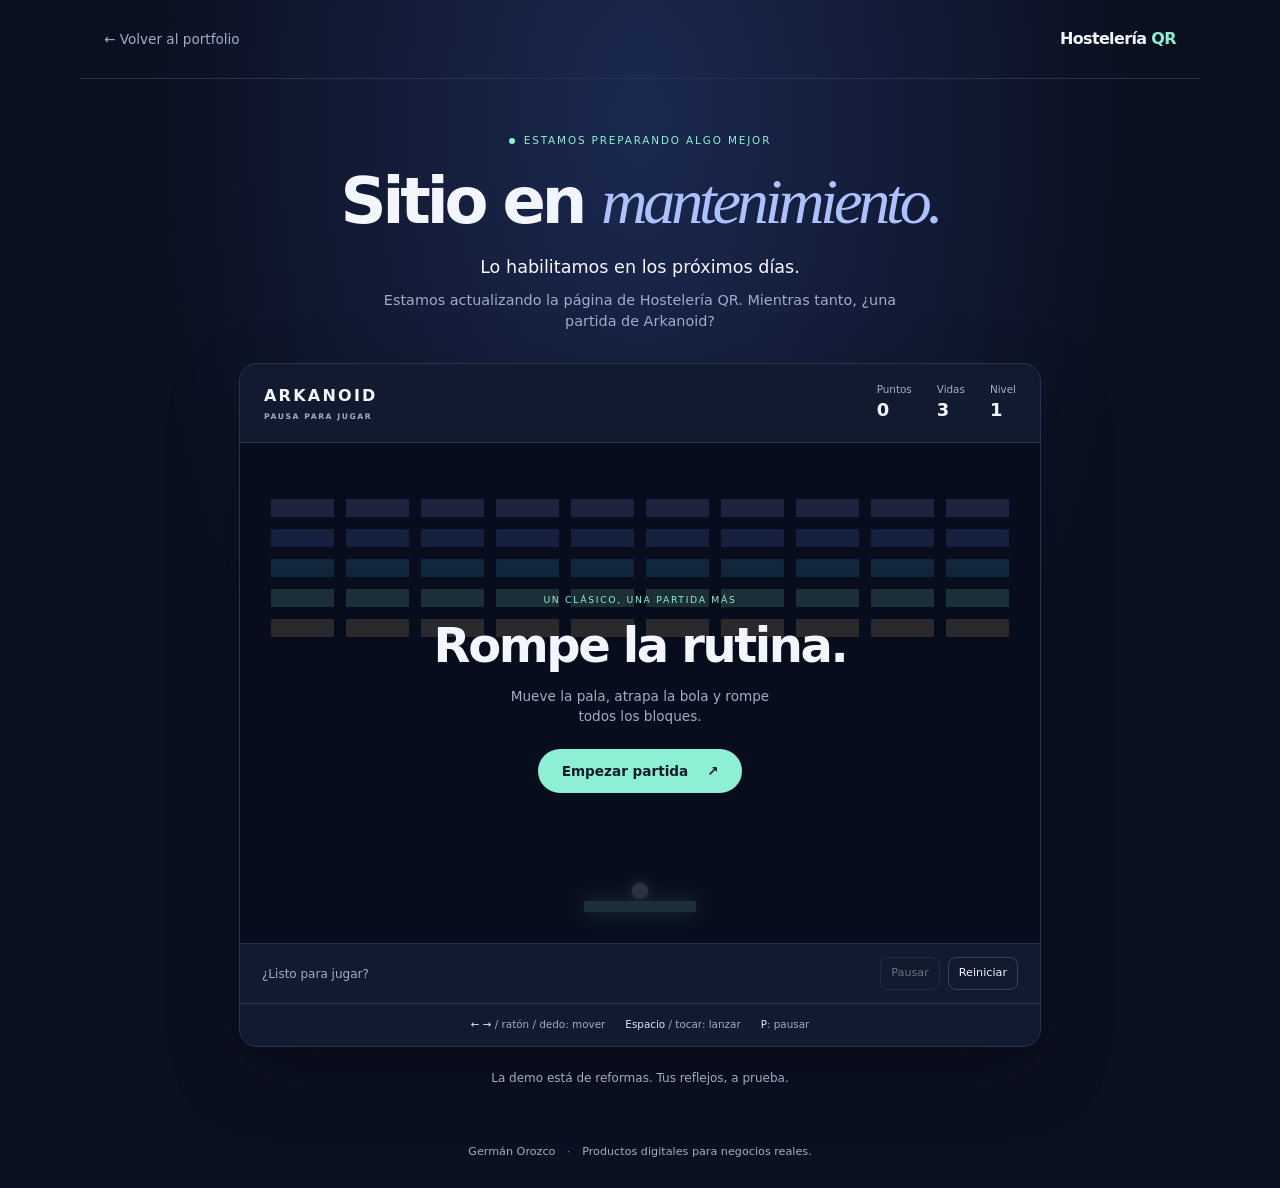
==== hosteleria-demo.html @ e048401c "Add Arkanoid game demo and styling for Hostelería QR page" ====
<!doctype html>
<html lang="es">
<head>
  <meta charset="utf-8">
  <meta name="viewport" content="width=device-width, initial-scale=1">
  <title>Sitio en mantenimiento — Hostelería QR</title>
  <meta name="description" content="Estamos actualizando Hostelería QR. Lo habilitamos en los próximos días. Mientras tanto, disfruta de una partida de Arkanoid.">
  <link rel="icon" type="image/svg+xml" href="./assets/favicon.svg">
  <link rel="stylesheet" href="./css/arkanoid.css">
  <script src="./js/arkanoid.js" defer></script>
</head>
<body>
  <header class="header"><a href="./index.html#productos" class="back">← Volver al portfolio</a><span class="brand">Hostelería <strong>QR</strong></span></header>
  <main>
    <section class="intro" aria-labelledby="title">
      <p class="eyebrow"><span></span> Estamos preparando algo mejor</p>
      <h1 id="title">Sitio en <em>mantenimiento.</em></h1>
      <p class="lead">Lo habilitamos en los próximos días.</p>
      <p class="description">Estamos actualizando la página de Hostelería QR. Mientras tanto, ¿una partida de Arkanoid?</p>
    </section>
    <section class="arcade" aria-label="Juego Arkanoid">
      <div class="scoreboard"><h2>ARKANOID<span>PAUSA PARA JUGAR</span></h2><div class="stats"><span>Puntos <strong id="score">0</strong></span><span>Vidas <strong id="lives">3</strong></span><span>Nivel <strong id="level">1</strong></span></div></div>
      <div class="board">
        <canvas id="game" width="800" height="500" tabindex="0" aria-label="Arkanoid. Mueve la pala con las flechas, el ratón o el dedo. Espacio para lanzar la bola; P para pausar." aria-describedby="instructions">Tu navegador no admite este juego. Puedes volver al portfolio con el enlace superior.</canvas>
        <div id="overlay" class="overlay"><p class="overlay-label" id="overlay-label">UN CLÁSICO, UNA PARTIDA MÁS</p><h3 id="overlay-title">Rompe la rutina.</h3><p id="overlay-copy">Mueve la pala, atrapa la bola y rompe todos los bloques.</p><button id="play" type="button">Empezar partida <span aria-hidden="true">↗</span></button></div>
      </div>
      <div class="toolbar"><p id="game-status" role="status" aria-live="polite">¿Listo para jugar?</p><div><button id="pause" type="button" disabled>Pausar</button><button id="restart" type="button">Reiniciar</button></div></div>
      <p id="instructions" class="instructions"><span><kbd>←</kbd> <kbd>→</kbd> / ratón / dedo: mover</span><span><kbd>Espacio</kbd> / tocar: lanzar</span><span><kbd>P</kbd>: pausar</span></p>
    </section>
    <noscript><p class="no-script">Activa JavaScript para jugar. Hostelería QR volverá en los próximos días.</p></noscript>
    <p class="closing">La demo está de reformas. Tus reflejos, a prueba.</p>
  </main>
  <footer>Germán Orozco <span>·</span> Productos digitales para negocios reales.</footer>
</body>
</html>
---- css/arkanoid.css ----
:root{color-scheme:dark;--bg:#0b1020;--panel:#121a30;--line:#26324e;--text:#f4f6ff;--muted:#a1adc7;--blue:#6285ff;--mint:#8df0d4}
*{box-sizing:border-box}body{margin:0;background:radial-gradient(ellipse at 50% 10%,#1b2950 0,transparent 55%),var(--bg);color:var(--text);font-family:system-ui,-apple-system,"Segoe UI",sans-serif;line-height:1.5}a{color:inherit;text-decoration:none}button{font:inherit;cursor:pointer}button:disabled{cursor:default;opacity:.4}button,a,canvas{outline-offset:5px}button:focus-visible,a:focus-visible,canvas:focus-visible{outline:2px solid var(--mint)}
.header{max-width:1120px;margin:auto;padding:27px 24px;display:flex;justify-content:space-between;align-items:center;gap:20px;border-bottom:1px solid var(--line)}.back{font-size:.85rem;color:var(--muted)}.back:hover{color:var(--text)}.brand{font-weight:650;letter-spacing:-.04em}.brand strong{color:var(--mint)}main{max-width:850px;margin:auto;padding:44px 24px 20px}.intro{text-align:center}.eyebrow{font-size:.65rem;text-transform:uppercase;letter-spacing:.18em;color:var(--mint);display:flex;align-items:center;justify-content:center;gap:9px}.eyebrow span{width:6px;height:6px;border-radius:50%;background:var(--mint)}h1{font-size:clamp(2.3rem,5.5vw,4rem);line-height:1.08;letter-spacing:-.065em;margin:18px 0}h1 em{font-family:Georgia,serif;font-weight:400;color:#adc0ff}.lead{font-size:1.1rem;margin:0 0 9px}.description{color:var(--muted);font-size:.9rem;max-width:530px;margin:0 auto 30px}.arcade{border:1px solid var(--line);border-radius:18px;background:var(--panel);overflow:hidden;box-shadow:0 24px 70px #0004}.scoreboard{padding:18px 24px;display:flex;align-items:center;justify-content:space-between;gap:20px}h2{font-size:1rem;letter-spacing:.14em;margin:0}h2 span{display:block;font-size:.48rem;letter-spacing:.2em;color:var(--muted);margin-top:3px}.stats{display:flex;gap:25px}.stats span{font-size:.65rem;color:var(--muted)}.stats strong{display:block;font-size:1.12rem;font-variant-numeric:tabular-nums;color:var(--text)}.board{position:relative;background:#080e1d;border-block:1px solid var(--line)}canvas{display:block;width:100%;height:auto;aspect-ratio:8/5;touch-action:none}.overlay{position:absolute;inset:0;display:flex;align-items:center;justify-content:center;flex-direction:column;padding:20px;background:#080e1dd9;text-align:center}.overlay[hidden]{display:none}.overlay-label{font-size:.58rem;letter-spacing:.18em;color:var(--mint);margin:0 0 12px}.overlay h3{font-size:clamp(1.7rem,5vw,3rem);letter-spacing:-.05em;line-height:1.1;margin:0}.overlay p:not(.overlay-label){font-size:.85rem;color:var(--muted);max-width:300px;margin:14px 0 22px}.overlay button{background:var(--mint);color:#101c28;border:0;border-radius:30px;padding:12px 24px;font-weight:700;font-size:.85rem}.overlay button span{margin-left:14px}.overlay button:hover{background:#b4ffe9}.toolbar{display:flex;justify-content:space-between;align-items:center;gap:12px;padding:13px 22px}.toolbar p{color:var(--muted);font-size:.75rem;margin:0}.toolbar>div{display:flex;gap:8px}.toolbar button{border:1px solid #364364;border-radius:8px;background:transparent;color:var(--text);font-size:.7rem;padding:7px 10px}.toolbar button:not(:disabled):hover{background:#243150}.instructions{border-top:1px solid var(--line);display:flex;justify-content:center;flex-wrap:wrap;gap:10px 20px;margin:0;padding:13px 16px;color:var(--muted);font-size:.65rem}kbd{font:inherit;color:#e1e7ff}.closing{text-align:center;font-size:.75rem;color:var(--muted);margin:22px 0}.no-script{text-align:center}footer{padding:15px 24px 28px;text-align:center;color:var(--muted);font-size:.7rem}footer span{margin:0 8px;color:var(--blue)}
@media(max-width:540px){.header{padding:18px}.brand{font-size:.8rem}.back{font-size:.75rem}main{padding:30px 12px 12px}.intro{padding:0 10px}.description{font-size:.8rem}.scoreboard{padding:13px 16px;gap:10px}.stats{gap:14px}h2{font-size:.8rem}.stats strong{font-size:1rem}.toolbar{padding:12px;align-items:flex-start}.toolbar p{max-width:170px;font-size:.68rem}.overlay p:not(.overlay-label){font-size:.75rem;margin:9px 0 12px}.overlay-label{margin-bottom:8px;font-size:.5rem}.overlay button{padding:9px 18px;font-size:.75rem}.instructions{gap:7px 13px;font-size:.6rem}}
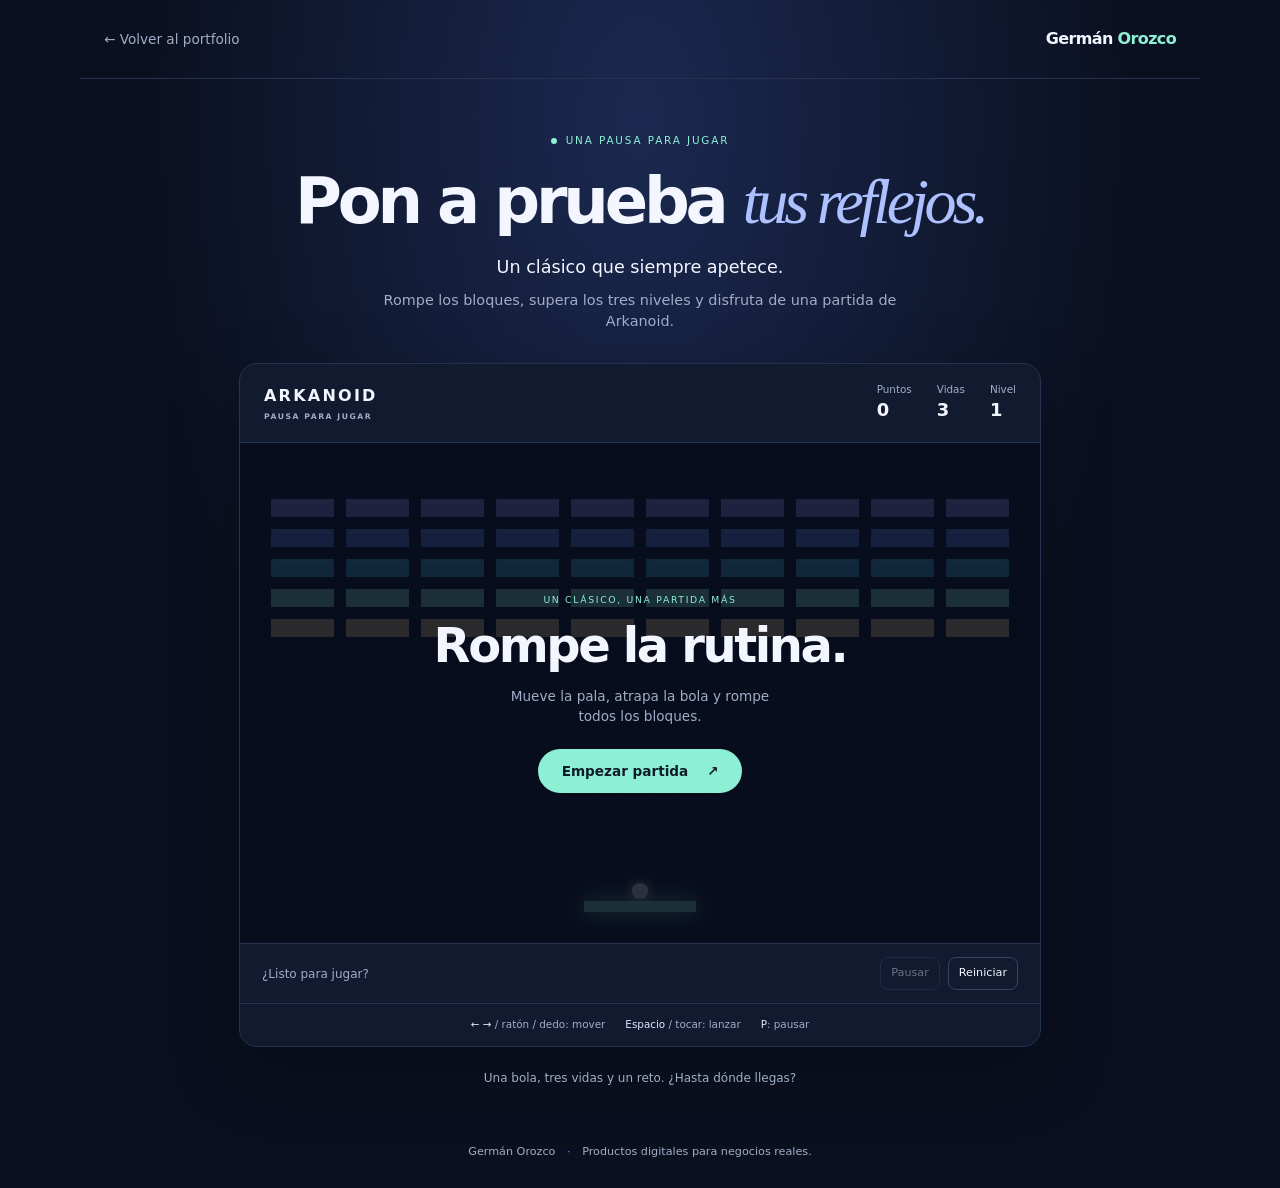
==== commit 003bac72: "Update Hostelería QR demo with new content and styling enhancements" ====
--- a/hosteleria-demo.html
+++ b/hosteleria-demo.html
@@ -3,20 +3,20 @@
 <head>
   <meta charset="utf-8">
   <meta name="viewport" content="width=device-width, initial-scale=1">
-  <title>Sitio en mantenimiento — Hostelería QR</title>
-  <meta name="description" content="Estamos actualizando Hostelería QR. Lo habilitamos en los próximos días. Mientras tanto, disfruta de una partida de Arkanoid.">
+  <title>Arkanoid — Germán Orozco</title>
+  <meta name="description" content="Una pausa para jugar: disfruta de Arkanoid con tres niveles, vidas y puntuación.">
   <link rel="icon" type="image/svg+xml" href="./assets/favicon.svg">
   <link rel="stylesheet" href="./css/arkanoid.css">
   <script src="./js/arkanoid.js" defer></script>
 </head>
 <body>
-  <header class="header"><a href="./index.html#productos" class="back">← Volver al portfolio</a><span class="brand">Hostelería <strong>QR</strong></span></header>
+  <header class="header"><a href="./index.html#productos" class="back">← Volver al portfolio</a><span class="brand">Germán <strong>Orozco</strong></span></header>
   <main>
     <section class="intro" aria-labelledby="title">
-      <p class="eyebrow"><span></span> Estamos preparando algo mejor</p>
-      <h1 id="title">Sitio en <em>mantenimiento.</em></h1>
-      <p class="lead">Lo habilitamos en los próximos días.</p>
-      <p class="description">Estamos actualizando la página de Hostelería QR. Mientras tanto, ¿una partida de Arkanoid?</p>
+      <p class="eyebrow"><span></span> Una pausa para jugar</p>
+      <h1 id="title">Pon a prueba <em>tus reflejos.</em></h1>
+      <p class="lead">Un clásico que siempre apetece.</p>
+      <p class="description">Rompe los bloques, supera los tres niveles y disfruta de una partida de Arkanoid.</p>
     </section>
     <section class="arcade" aria-label="Juego Arkanoid">
       <div class="scoreboard"><h2>ARKANOID<span>PAUSA PARA JUGAR</span></h2><div class="stats"><span>Puntos <strong id="score">0</strong></span><span>Vidas <strong id="lives">3</strong></span><span>Nivel <strong id="level">1</strong></span></div></div>
@@ -27,8 +27,8 @@
       <div class="toolbar"><p id="game-status" role="status" aria-live="polite">¿Listo para jugar?</p><div><button id="pause" type="button" disabled>Pausar</button><button id="restart" type="button">Reiniciar</button></div></div>
       <p id="instructions" class="instructions"><span><kbd>←</kbd> <kbd>→</kbd> / ratón / dedo: mover</span><span><kbd>Espacio</kbd> / tocar: lanzar</span><span><kbd>P</kbd>: pausar</span></p>
     </section>
-    <noscript><p class="no-script">Activa JavaScript para jugar. Hostelería QR volverá en los próximos días.</p></noscript>
-    <p class="closing">La demo está de reformas. Tus reflejos, a prueba.</p>
+    <noscript><p class="no-script">Activa JavaScript para jugar a Arkanoid.</p></noscript>
+    <p class="closing">Una bola, tres vidas y un reto. ¿Hasta dónde llegas?</p>
   </main>
   <footer>Germán Orozco <span>·</span> Productos digitales para negocios reales.</footer>
 </body>
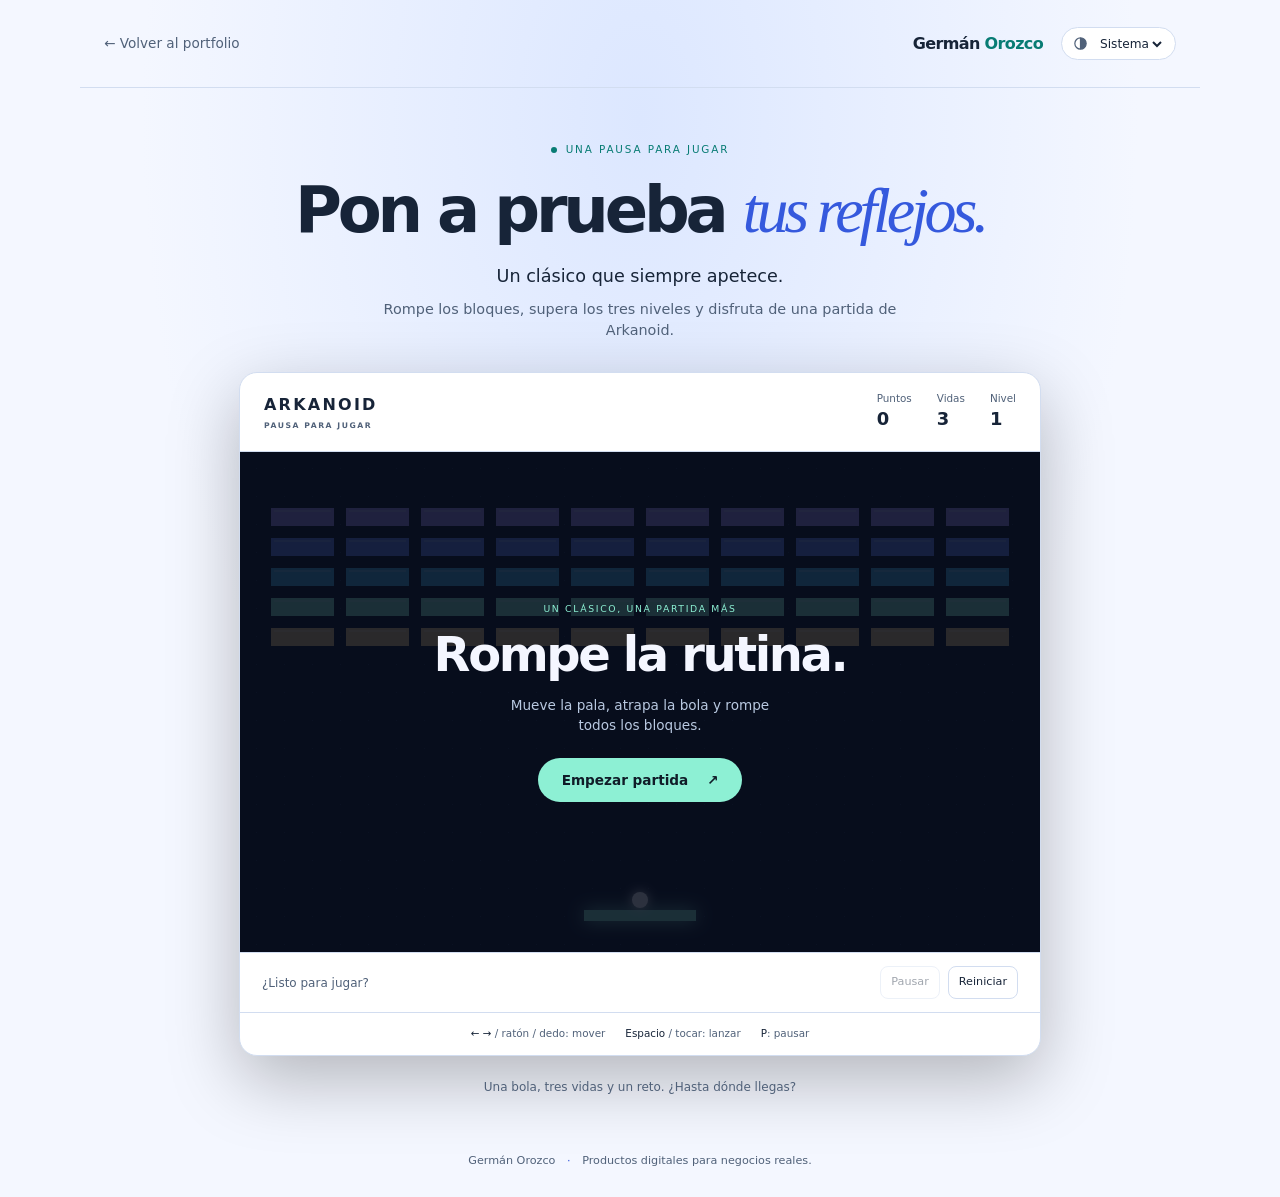
==== commit 25debcda: "feat: add visit notification service with email integration - Implemented theme switching functional" ====
--- a/hosteleria-demo.html
+++ b/hosteleria-demo.html
@@ -6,11 +6,13 @@
   <title>Arkanoid — Germán Orozco</title>
   <meta name="description" content="Una pausa para jugar: disfruta de Arkanoid con tres niveles, vidas y puntuación.">
   <link rel="icon" type="image/svg+xml" href="./assets/favicon.svg">
+  <script src="./js/theme.js?v=20261110"></script>
   <link rel="stylesheet" href="./css/arkanoid.css">
+  <link rel="stylesheet" href="./css/arkanoid-theme.css?v=20261110">
   <script src="./js/arkanoid.js" defer></script>
 </head>
 <body>
-  <header class="header"><a href="./index.html#productos" class="back">← Volver al portfolio</a><span class="brand">Germán <strong>Orozco</strong></span></header>
+  <header class="header"><a href="./index.html#productos" class="back">← Volver al portfolio</a><span class="brand">Germán <strong>Orozco</strong></span><label class="theme-control"><span class="sr-only">Tema de la página</span><svg viewBox="0 0 24 24" fill="none" stroke="currentColor" stroke-width="1.7" aria-hidden="true"><circle cx="12" cy="12" r="8"/><path d="M12 4v16"/><path d="M12 4a8 8 0 0 1 0 16" fill="currentColor" stroke="none"/></svg><select id="theme-select" aria-label="Tema de la página"><option value="system">Sistema</option><option value="light">Claro</option><option value="dark">Oscuro</option></select></label></header>
   <main>
     <section class="intro" aria-labelledby="title">
       <p class="eyebrow"><span></span> Una pausa para jugar</p>
@@ -31,5 +33,7 @@
     <p class="closing">Una bola, tres vidas y un reto. ¿Hasta dónde llegas?</p>
   </main>
   <footer>Germán Orozco <span>·</span> Productos digitales para negocios reales.</footer>
+  <script src="./js/visit-config.js?v=20261110"></script>
+  <script src="./js/visits.js?v=20261110" defer></script>
 </body>
 </html>
--- a/css/arkanoid-theme.css
+++ b/css/arkanoid-theme.css
@@ -0,0 +1,22 @@
+:root[data-theme="light"] {
+  color-scheme: light;
+  --bg: #f4f7ff; --panel: #ffffff; --line: #d2ddf0;
+  --text: #172438; --muted: #506179; --blue: #3559dd;
+}
+:root[data-theme="light"] body { background: radial-gradient(ellipse at 50% 10%, #dce7ff 0, transparent 55%), var(--bg); }
+:root[data-theme="light"] .eyebrow, :root[data-theme="light"] .brand strong { color: #087c74; }
+:root[data-theme="light"] .eyebrow span { background: #087c74; }
+:root[data-theme="light"] h1 em { color: #3559dd; }
+.overlay { color: #f4f6ff; }
+.overlay p:not(.overlay-label) { color: #b9c9e1; }
+.toolbar button { border-color: var(--line); }
+:root[data-theme="light"] .toolbar button:not(:disabled):hover { background: #eaf0ff; }
+kbd { color: var(--text); }
+.header { gap: 18px; }
+.brand { margin-left: auto; }
+.sr-only { position: absolute; width: 1px; height: 1px; padding: 0; margin: -1px; overflow: hidden; clip-path: inset(50%); white-space: nowrap; border: 0; }
+.theme-control { display: flex; align-items: center; gap: 7px; padding: 7px 10px; border: 1px solid var(--line); border-radius: 30px; background: var(--panel); color: var(--muted); }
+.theme-control svg { width: 17px; height: 17px; flex-shrink: 0; }
+.theme-control select { color: var(--text); background: var(--panel); font: inherit; font-size: .76rem; border: 0; max-width: 98px; cursor: pointer; }
+.theme-control select:focus-visible { outline: 2px solid var(--blue); outline-offset: 4px; }
+@media(max-width:540px) { .header .brand { display: none; } .theme-control { margin-left: auto; } }
